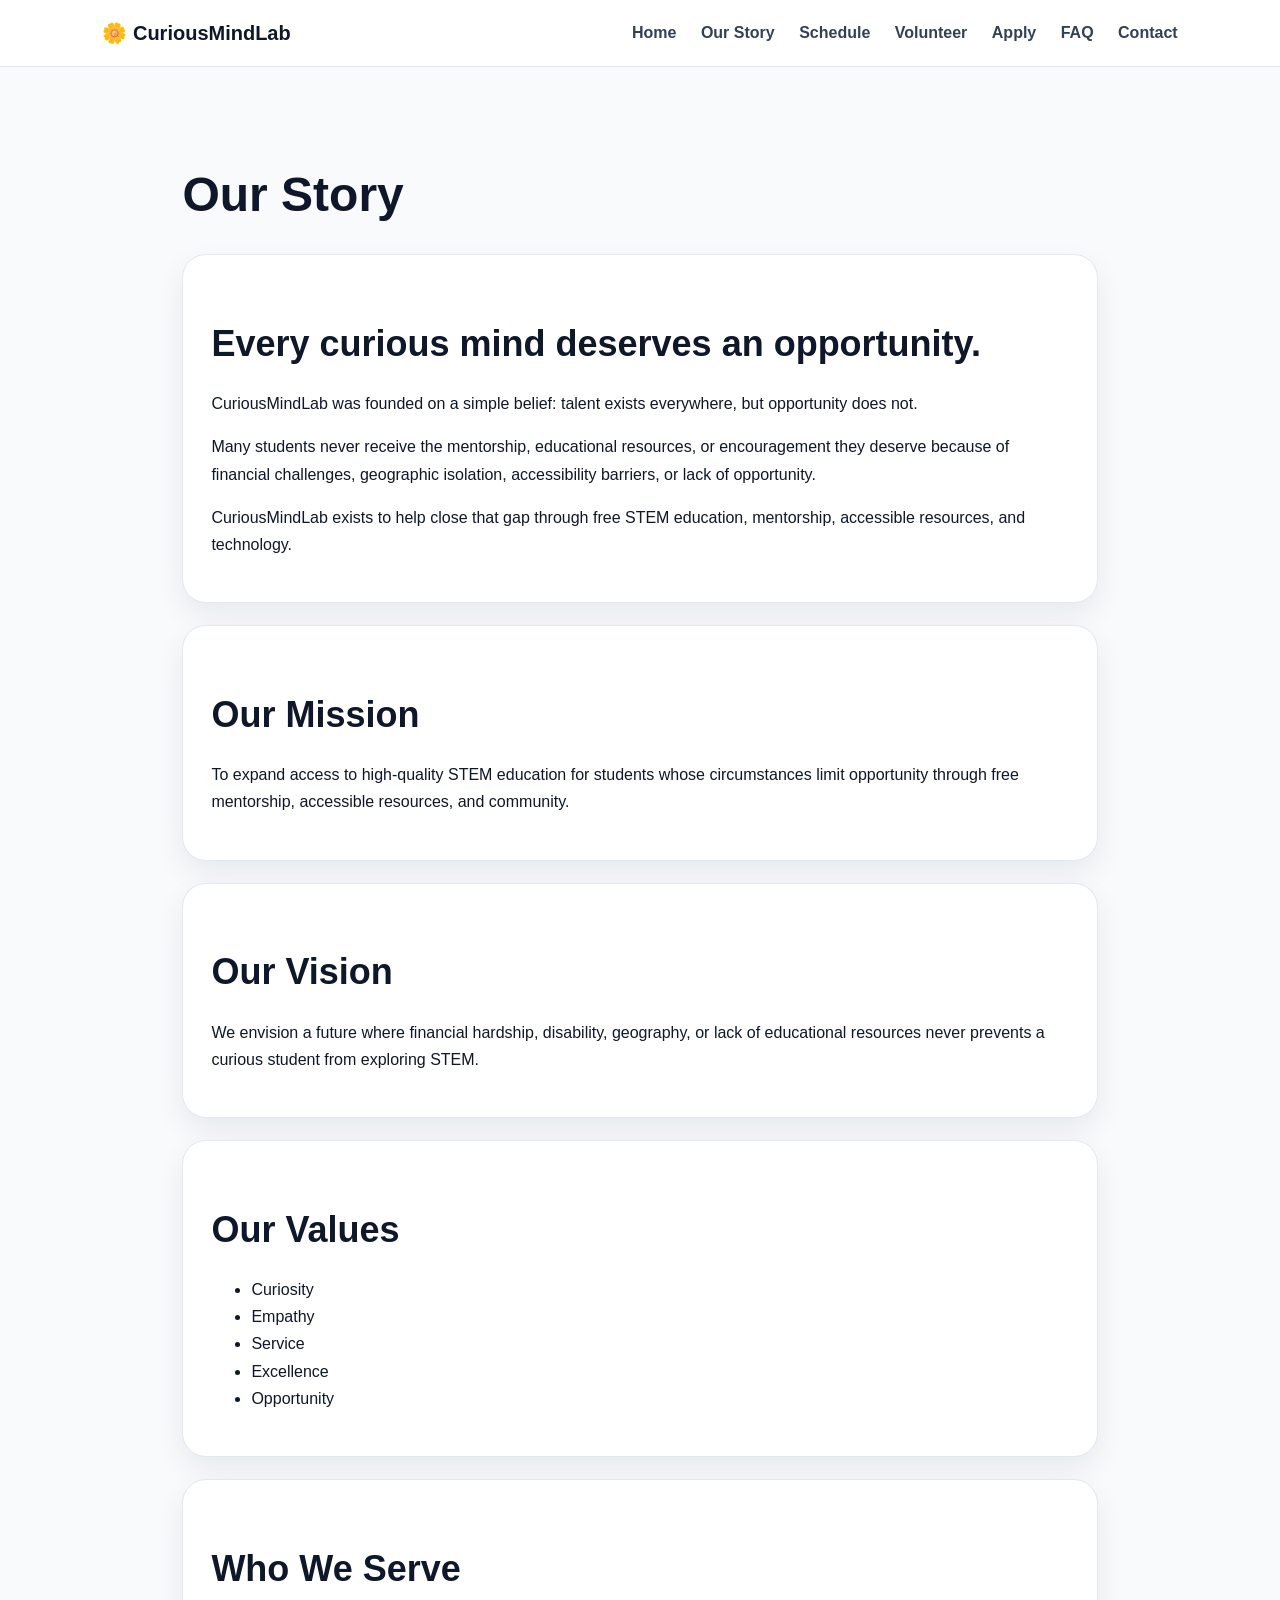
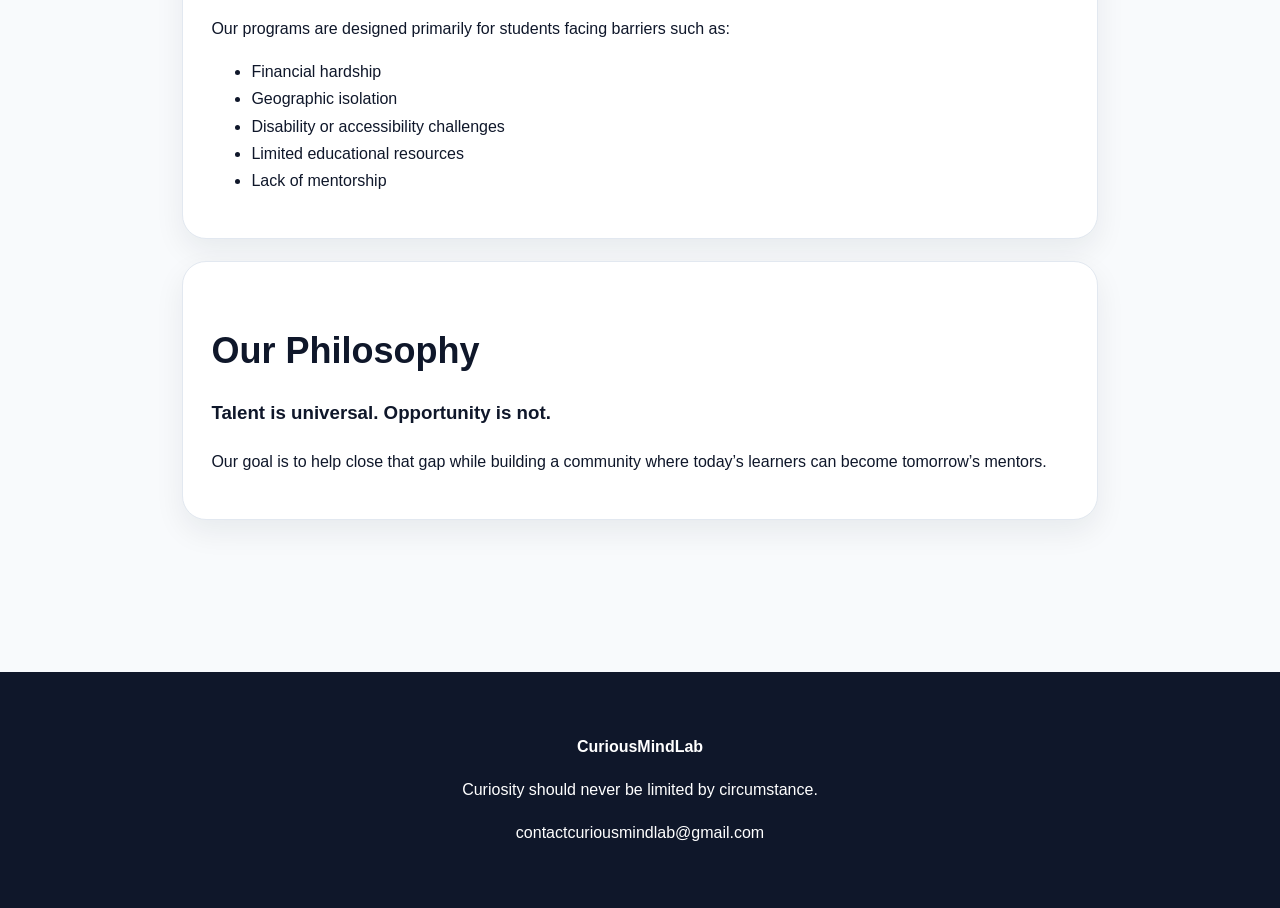
==== about.html @ 84cfac6d "Update about.html" ====
<!DOCTYPE html>
<html lang="en">
<head>
  <meta charset="UTF-8">
  <meta name="viewport" content="width=device-width, initial-scale=1.0">
  <title>Our Story | CuriousMindLab</title>
  <link rel="stylesheet" href="style.css">
</head>
<body>

<nav>
  <a class="logo" href="index.html">🌼 CuriousMindLab</a>
  <button class="menu-btn" onclick="toggleMenu()">☰</button>
  <div class="nav-links" id="navLinks">
    <a href="index.html">Home</a>
    <a href="about.html">Our Story</a>
    <a href="schedule.html">Schedule</a>
    <a href="volunteer.html">Volunteer</a>
    <a href="signup.html">Apply</a>
    <a href="faq.html">FAQ</a>
    <a href="contact.html">Contact</a>
  </div>
</nav>

<div class="container">
  <h1>Our Story</h1>

  <div class="card">
    <h2>Every curious mind deserves an opportunity.</h2>
    <p>
      CuriousMindLab was founded on a simple belief: talent exists everywhere,
      but opportunity does not.
    </p>
    <p>
      Many students never receive the mentorship, educational resources, or
      encouragement they deserve because of financial challenges, geographic
      isolation, accessibility barriers, or lack of opportunity.
    </p>
    <p>
      CuriousMindLab exists to help close that gap through free STEM education,
      mentorship, accessible resources, and technology.
    </p>
  </div>

  <div class="card">
    <h2>Our Mission</h2>
    <p>
      To expand access to high-quality STEM education for students whose
      circumstances limit opportunity through free mentorship, accessible
      resources, and community.
    </p>
  </div>

  <div class="card">
    <h2>Our Vision</h2>
    <p>
      We envision a future where financial hardship, disability, geography, or
      lack of educational resources never prevents a curious student from
      exploring STEM.
    </p>
  </div>

  <div class="card">
    <h2>Our Values</h2>
    <ul>
      <li>Curiosity</li>
      <li>Empathy</li>
      <li>Service</li>
      <li>Excellence</li>
      <li>Opportunity</li>
    </ul>
  </div>

  <div class="card">
    <h2>Who We Serve</h2>
    <p>Our programs are designed primarily for students facing barriers such as:</p>
    <ul>
      <li>Financial hardship</li>
      <li>Geographic isolation</li>
      <li>Disability or accessibility challenges</li>
      <li>Limited educational resources</li>
      <li>Lack of mentorship</li>
    </ul>
  </div>

  <div class="card">
    <h2>Our Philosophy</h2>
    <h3>Talent is universal. Opportunity is not.</h3>
    <p>
      Our goal is to help close that gap while building a community where
      today’s learners can become tomorrow’s mentors.
    </p>
  </div>
</div>

<footer>
  <p><strong>CuriousMindLab</strong></p>
  <p>Curiosity should never be limited by circumstance.</p>
  <p>contactcuriousmindlab@gmail.com</p>
</footer>

<script src="script.js"></script>
</body>
</html>
---- style.css ----
*{box-sizing:border-box}
body{margin:0;font-family:Arial,sans-serif;background:#f8fafc;color:#0f172a;line-height:1.7}
.banner{background:#0f172a;color:white;text-align:center;padding:12px 16px;font-weight:700}
nav{background:white;border-bottom:1px solid #e2e8f0;padding:16px 8%;display:flex;justify-content:space-between;align-items:center;position:sticky;top:0;z-index:100}
.logo{font-weight:900;font-size:1.25rem;color:#0f172a;text-decoration:none}
.nav-links a{margin-left:20px;text-decoration:none;color:#334155;font-weight:700}
.menu-btn{display:none;background:none;border:none;font-size:1.8rem;cursor:pointer}
.hero{padding:95px 8%;text-align:center;background:radial-gradient(circle at top left,#dcfce7,transparent 30%),radial-gradient(circle at bottom right,#dbeafe,transparent 35%),#f8fafc}
.hero h1{font-size:clamp(2.7rem,7vw,5.6rem);line-height:1.04;margin:0 0 24px;letter-spacing:-2px}
.hero p{max-width:820px;margin:0 auto 32px;font-size:1.2rem;color:#475569}
section,.container{max-width:1120px;margin:auto;padding:70px 8%}
h1{font-size:3rem;line-height:1.1}
h2{font-size:2.25rem;margin-bottom:16px}
.btn{display:inline-block;padding:14px 24px;border-radius:999px;background:#0f172a;color:white;text-decoration:none;font-weight:800;margin-top:10px}
.btn.green{background:#2f6f4e}
.grid{display:grid;grid-template-columns:repeat(auto-fit,minmax(230px,1fr));gap:22px;margin-top:28px}
.card{background:white;padding:28px;border-radius:24px;border:1px solid #e2e8f0;box-shadow:0 12px 30px rgba(15,23,42,.07);margin-bottom:22px}
.card h3{margin-top:0}
footer{background:#0f172a;color:white;text-align:center;padding:45px 8%;margin-top:60px}
@media(max-width:768px){
nav{padding:15px 6%}
.menu-btn{display:block}
.nav-links{display:none;position:absolute;top:60px;left:0;width:100%;background:white;border-bottom:1px solid #e2e8f0;padding:18px 0;text-align:center}
.nav-links.active{display:block}
.nav-links a{display:block;margin:14px 0}
.hero{padding:70px 6%}
.hero h1{font-size:2.6rem}
.hero p{font-size:1.05rem}
section,.container{padding:50px 6%}
h1{font-size:2.4rem}
h2{font-size:1.9rem}
.btn{display:block;width:100%;max-width:320px;margin:12px auto;text-align:center}
}
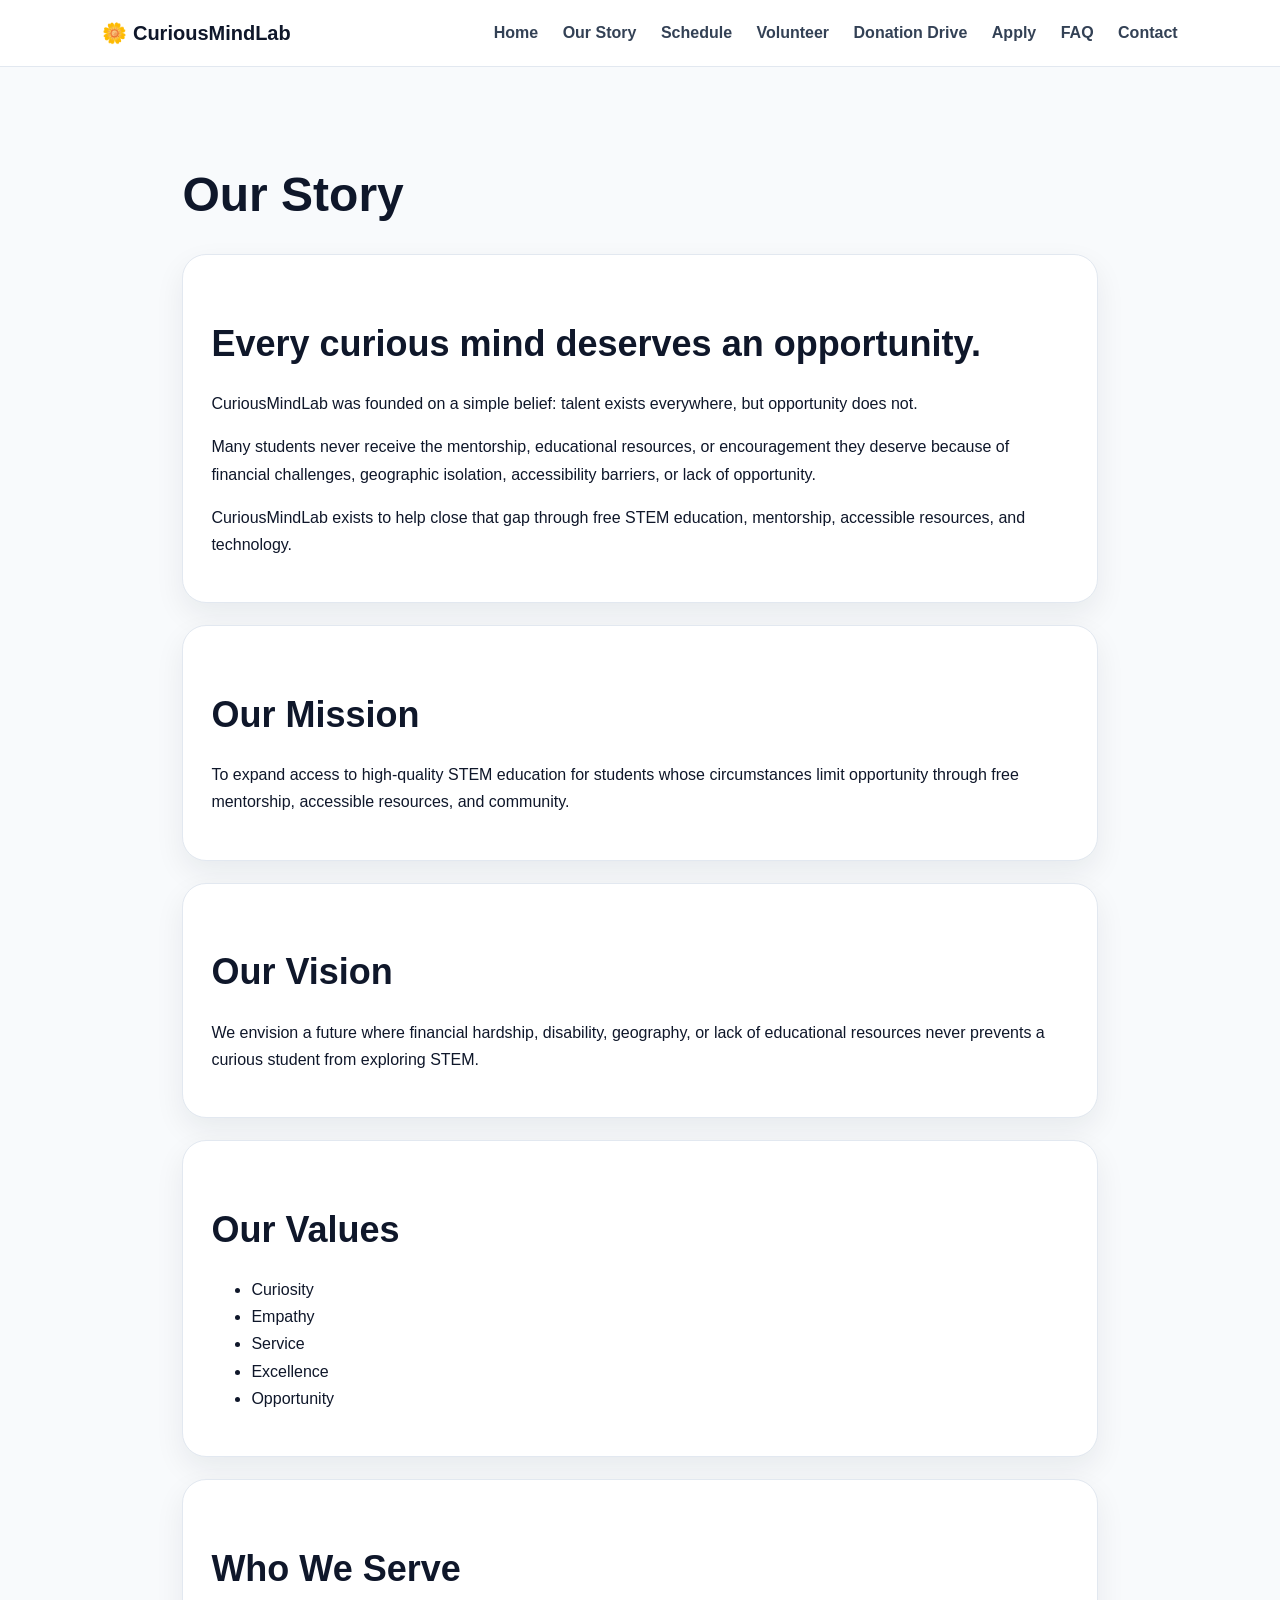
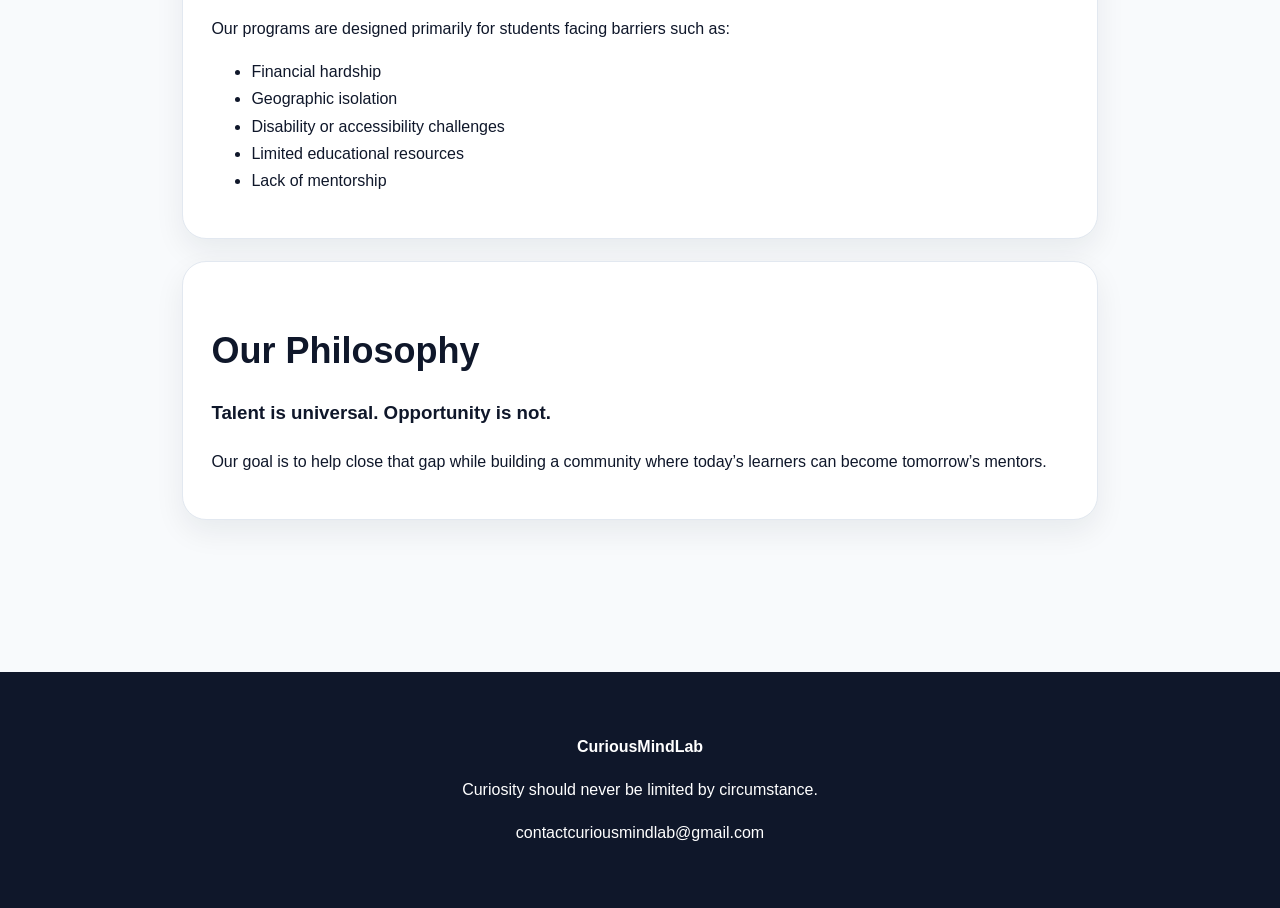
==== commit c0d3894e: "Update about.html" ====
--- a/about.html
+++ b/about.html
@@ -16,6 +16,7 @@
     <a href="about.html">Our Story</a>
     <a href="schedule.html">Schedule</a>
     <a href="volunteer.html">Volunteer</a>
+    <a href="donate.html">Donation Drive</a>
     <a href="signup.html">Apply</a>
     <a href="faq.html">FAQ</a>
     <a href="contact.html">Contact</a>
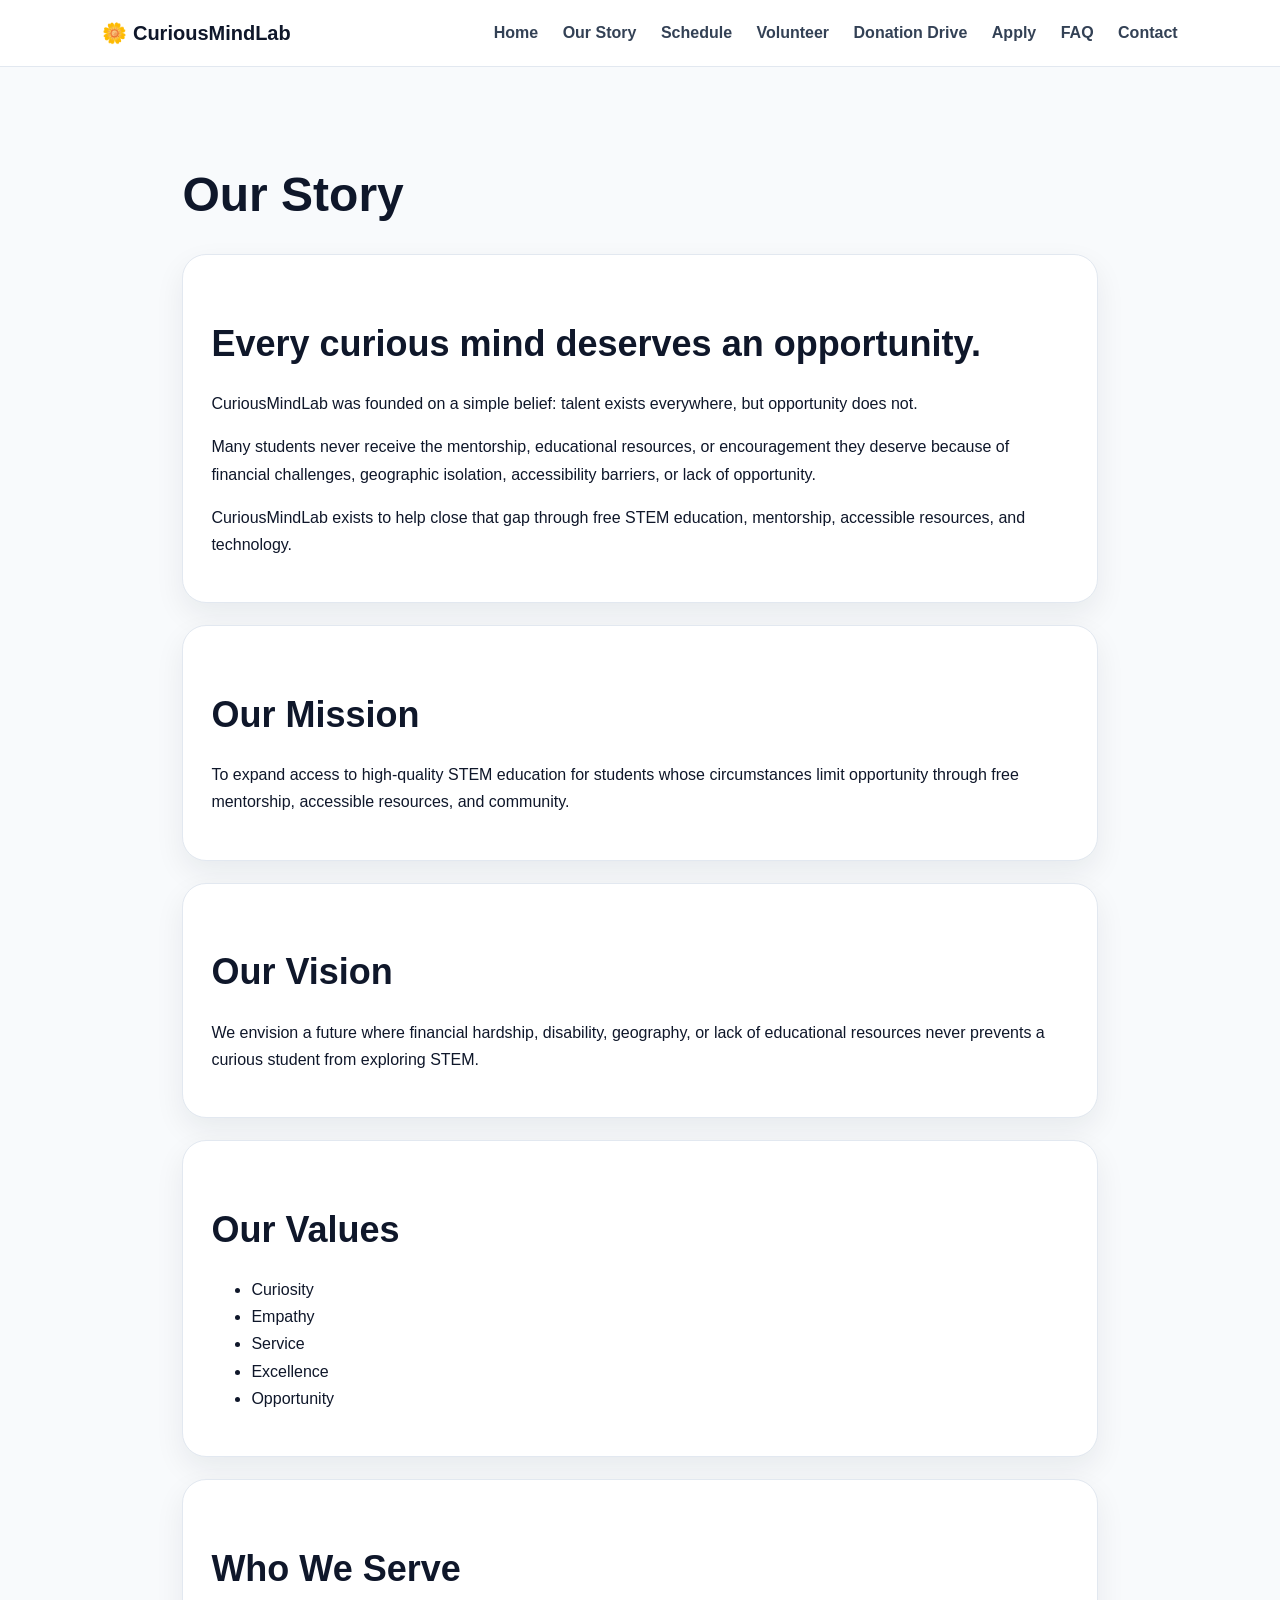
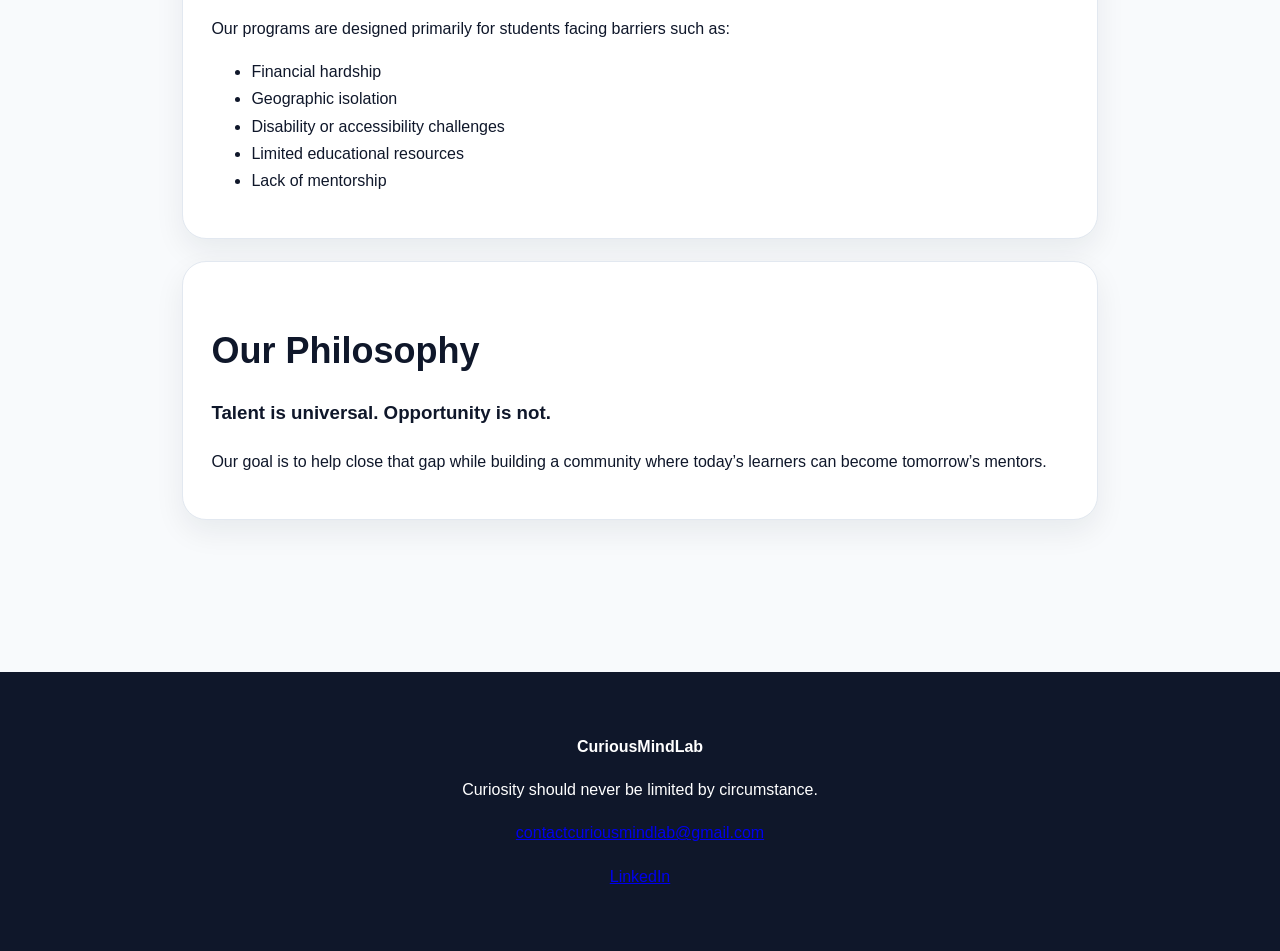
==== commit de610b63: "Update footer with email and LinkedIn links" ====
--- a/about.html
+++ b/about.html
@@ -97,7 +97,20 @@
 <footer>
   <p><strong>CuriousMindLab</strong></p>
   <p>Curiosity should never be limited by circumstance.</p>
-  <p>contactcuriousmindlab@gmail.com</p>
+  <p>
+    <a href="mailto:contactcuriousmindlab@gmail.com">
+      contactcuriousmindlab@gmail.com
+    </a>
+  </p>
+  <p>
+    <a
+      href="https://www.linkedin.com/company/curiousmindlab/"
+      target="_blank"
+      rel="noopener noreferrer"
+    >
+      LinkedIn
+    </a>
+  </p>
 </footer>
 
 <script src="script.js"></script>
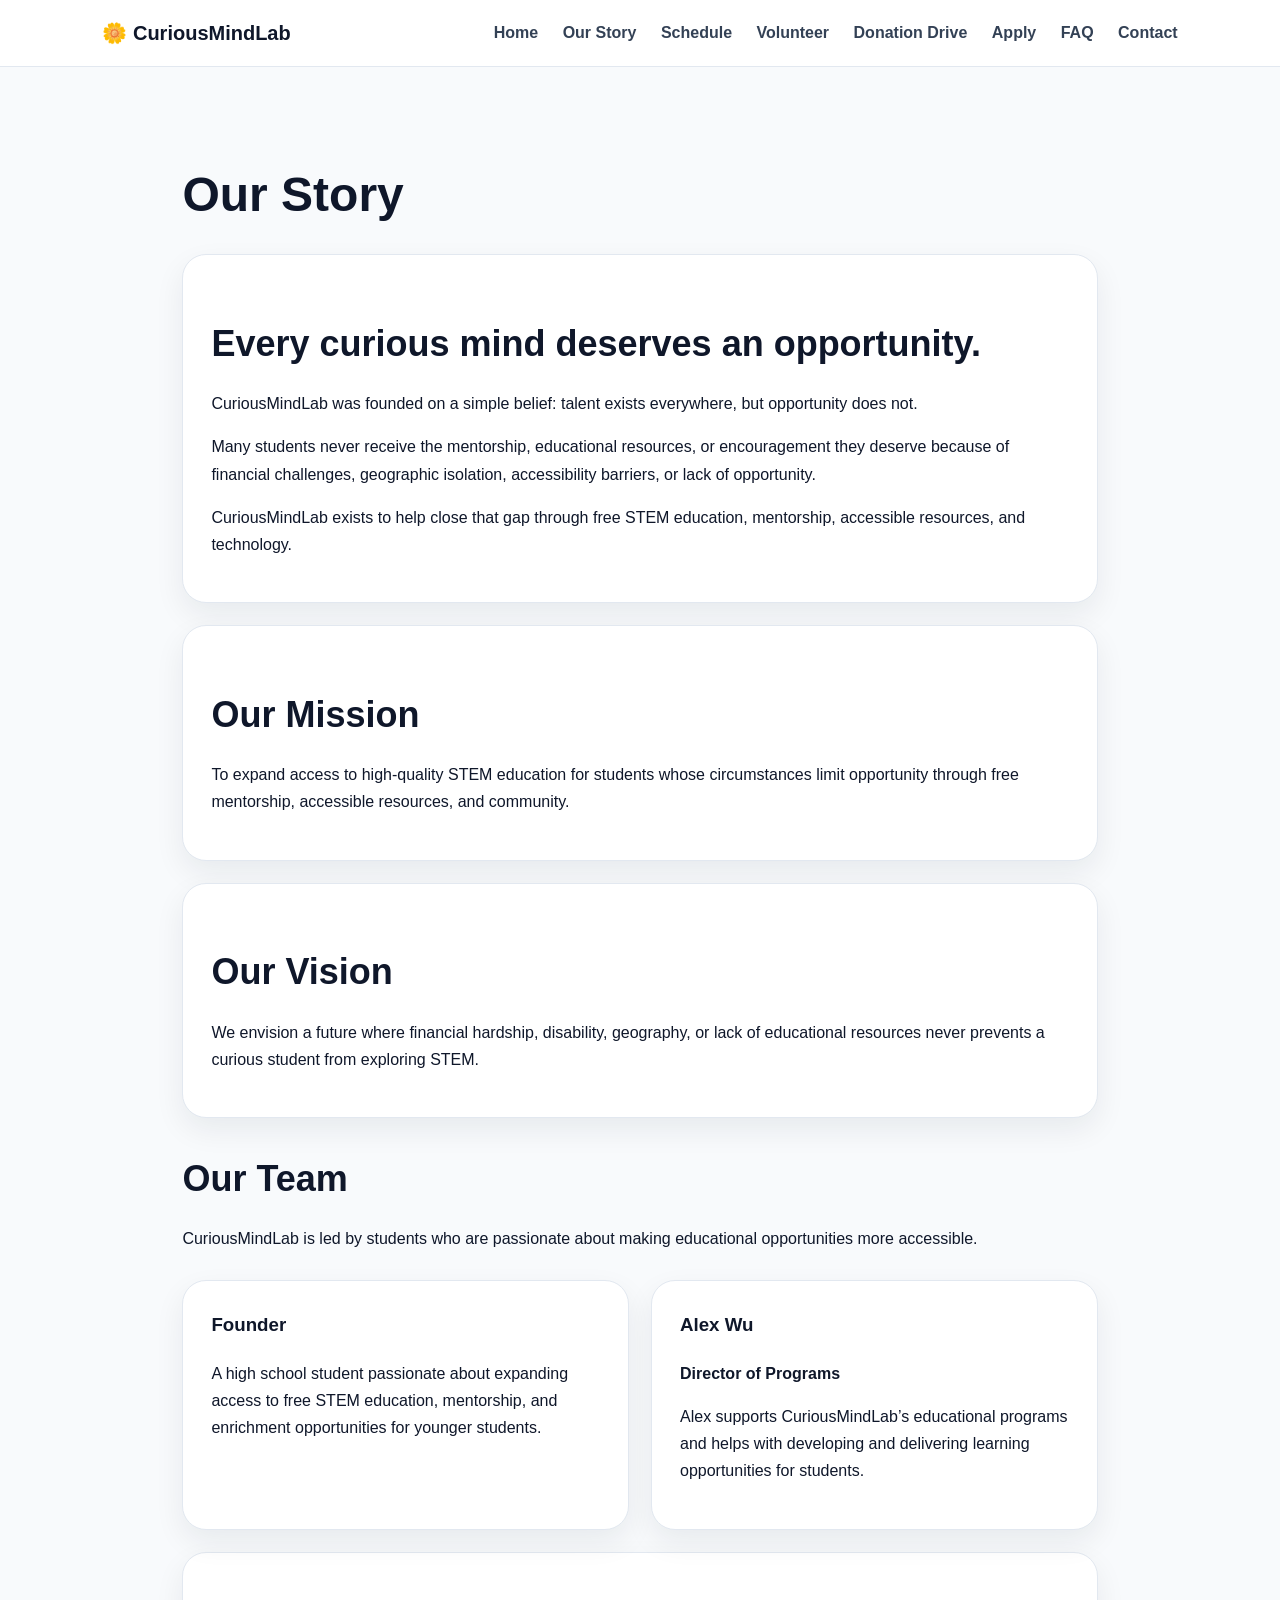
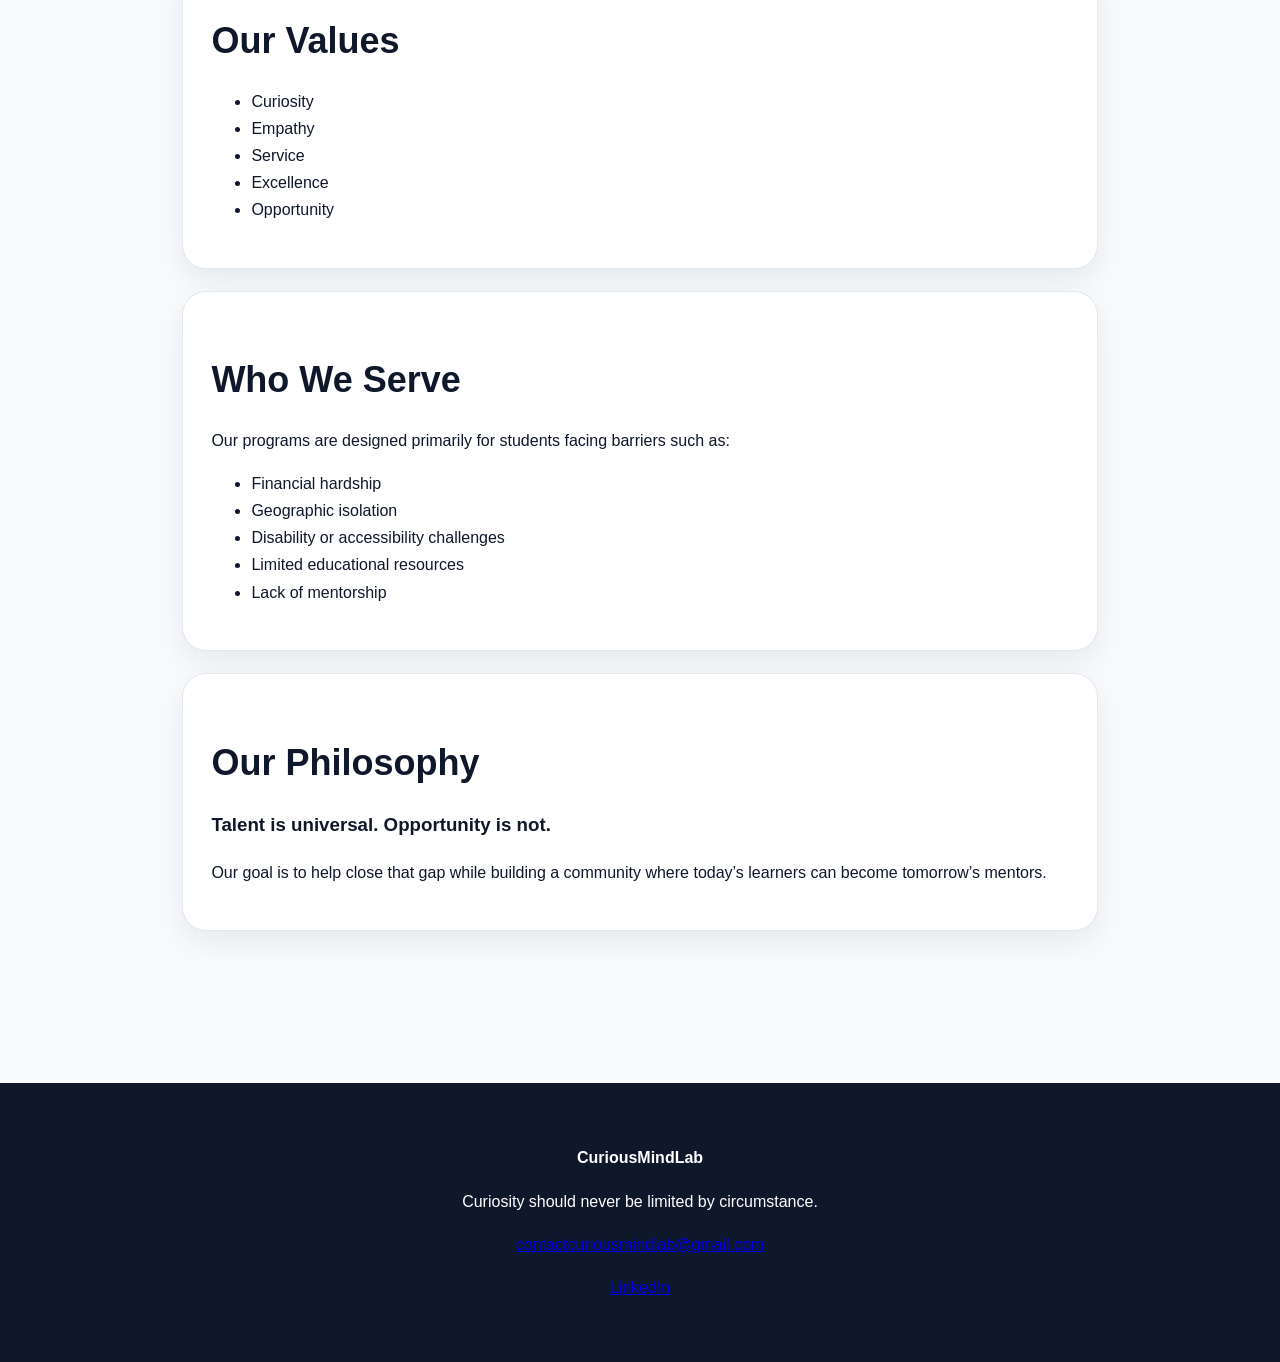
==== commit a5c657b0: "Update about.html" ====
--- a/about.html
+++ b/about.html
@@ -11,6 +11,7 @@
 <nav>
   <a class="logo" href="index.html">🌼 CuriousMindLab</a>
   <button class="menu-btn" onclick="toggleMenu()">☰</button>
+
   <div class="nav-links" id="navLinks">
     <a href="index.html">Home</a>
     <a href="about.html">Our Story</a>
@@ -23,28 +24,35 @@
   </div>
 </nav>
 
+
 <div class="container">
+
   <h1>Our Story</h1>
 
   <div class="card">
     <h2>Every curious mind deserves an opportunity.</h2>
+
     <p>
       CuriousMindLab was founded on a simple belief: talent exists everywhere,
       but opportunity does not.
     </p>
+
     <p>
       Many students never receive the mentorship, educational resources, or
       encouragement they deserve because of financial challenges, geographic
       isolation, accessibility barriers, or lack of opportunity.
     </p>
+
     <p>
       CuriousMindLab exists to help close that gap through free STEM education,
       mentorship, accessible resources, and technology.
     </p>
   </div>
 
+
   <div class="card">
     <h2>Our Mission</h2>
+
     <p>
       To expand access to high-quality STEM education for students whose
       circumstances limit opportunity through free mentorship, accessible
@@ -52,8 +60,10 @@
     </p>
   </div>
 
+
   <div class="card">
     <h2>Our Vision</h2>
+
     <p>
       We envision a future where financial hardship, disability, geography, or
       lack of educational resources never prevents a curious student from
@@ -61,8 +71,45 @@
     </p>
   </div>
 
+
+  <!-- TEAM -->
+
+  <h2>Our Team</h2>
+
+  <p>
+    CuriousMindLab is led by students who are passionate about making
+    educational opportunities more accessible.
+  </p>
+
+  <div class="grid">
+
+    <div class="card">
+      <h3>Founder</h3>
+
+      <p>
+        A high school student passionate about expanding access to free STEM
+        education, mentorship, and enrichment opportunities for younger students.
+      </p>
+    </div>
+
+
+    <div class="card">
+      <h3>Alex Wu</h3>
+
+      <p><strong>Director of Programs</strong></p>
+
+      <p>
+        Alex supports CuriousMindLab’s educational programs and helps with
+    developing and delivering learning opportunities for students.
+      </p>
+    </div>
+
+  </div>
+
+
   <div class="card">
     <h2>Our Values</h2>
+
     <ul>
       <li>Curiosity</li>
       <li>Empathy</li>
@@ -72,9 +119,14 @@
     </ul>
   </div>
 
+
   <div class="card">
     <h2>Who We Serve</h2>
-    <p>Our programs are designed primarily for students facing barriers such as:</p>
+
+    <p>
+      Our programs are designed primarily for students facing barriers such as:
+    </p>
+
     <ul>
       <li>Financial hardship</li>
       <li>Geographic isolation</li>
@@ -84,24 +136,33 @@
     </ul>
   </div>
 
+
   <div class="card">
     <h2>Our Philosophy</h2>
+
     <h3>Talent is universal. Opportunity is not.</h3>
+
     <p>
       Our goal is to help close that gap while building a community where
       today’s learners can become tomorrow’s mentors.
     </p>
   </div>
+
 </div>
 
+
 <footer>
+
   <p><strong>CuriousMindLab</strong></p>
+
   <p>Curiosity should never be limited by circumstance.</p>
+
   <p>
     <a href="mailto:contactcuriousmindlab@gmail.com">
       contactcuriousmindlab@gmail.com
     </a>
   </p>
+
   <p>
     <a
       href="https://www.linkedin.com/company/curiousmindlab/"
@@ -111,8 +172,11 @@
       LinkedIn
     </a>
   </p>
+
 </footer>
 
+
 <script src="script.js"></script>
+
 </body>
 </html>
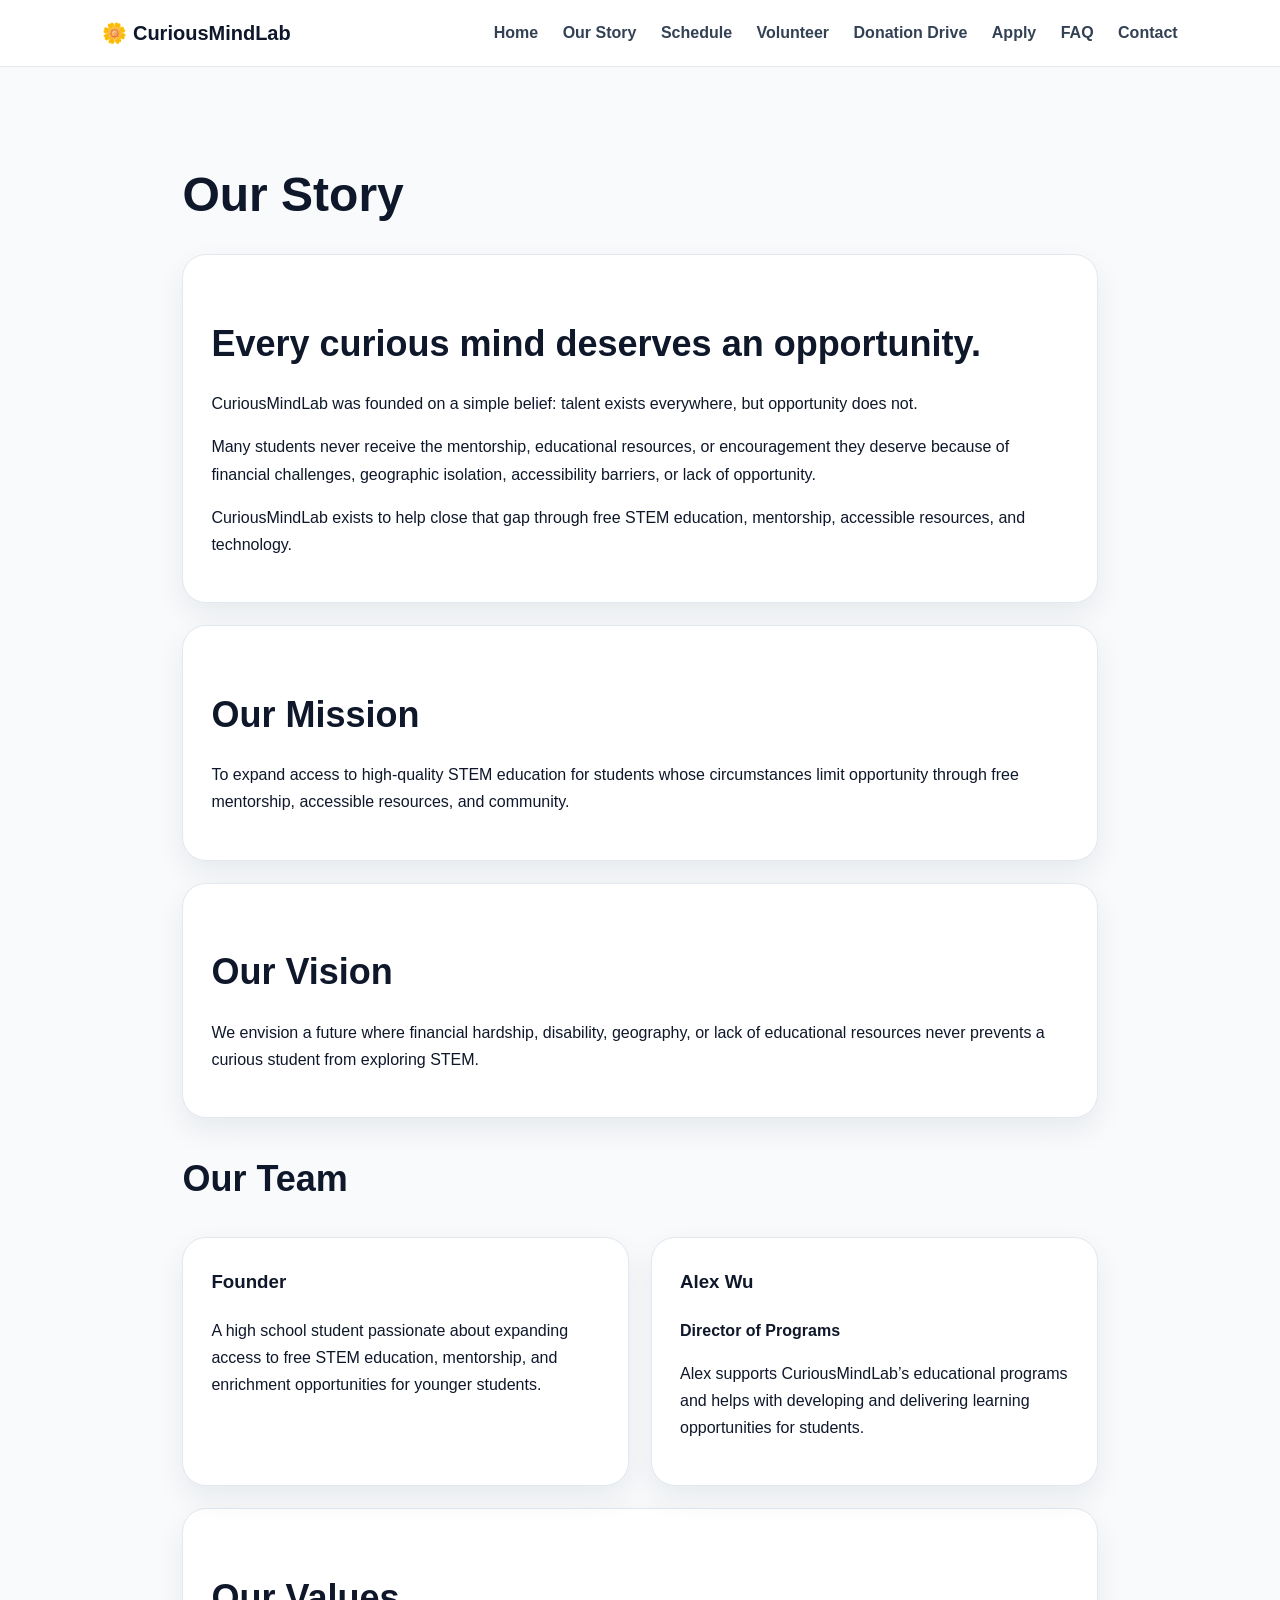
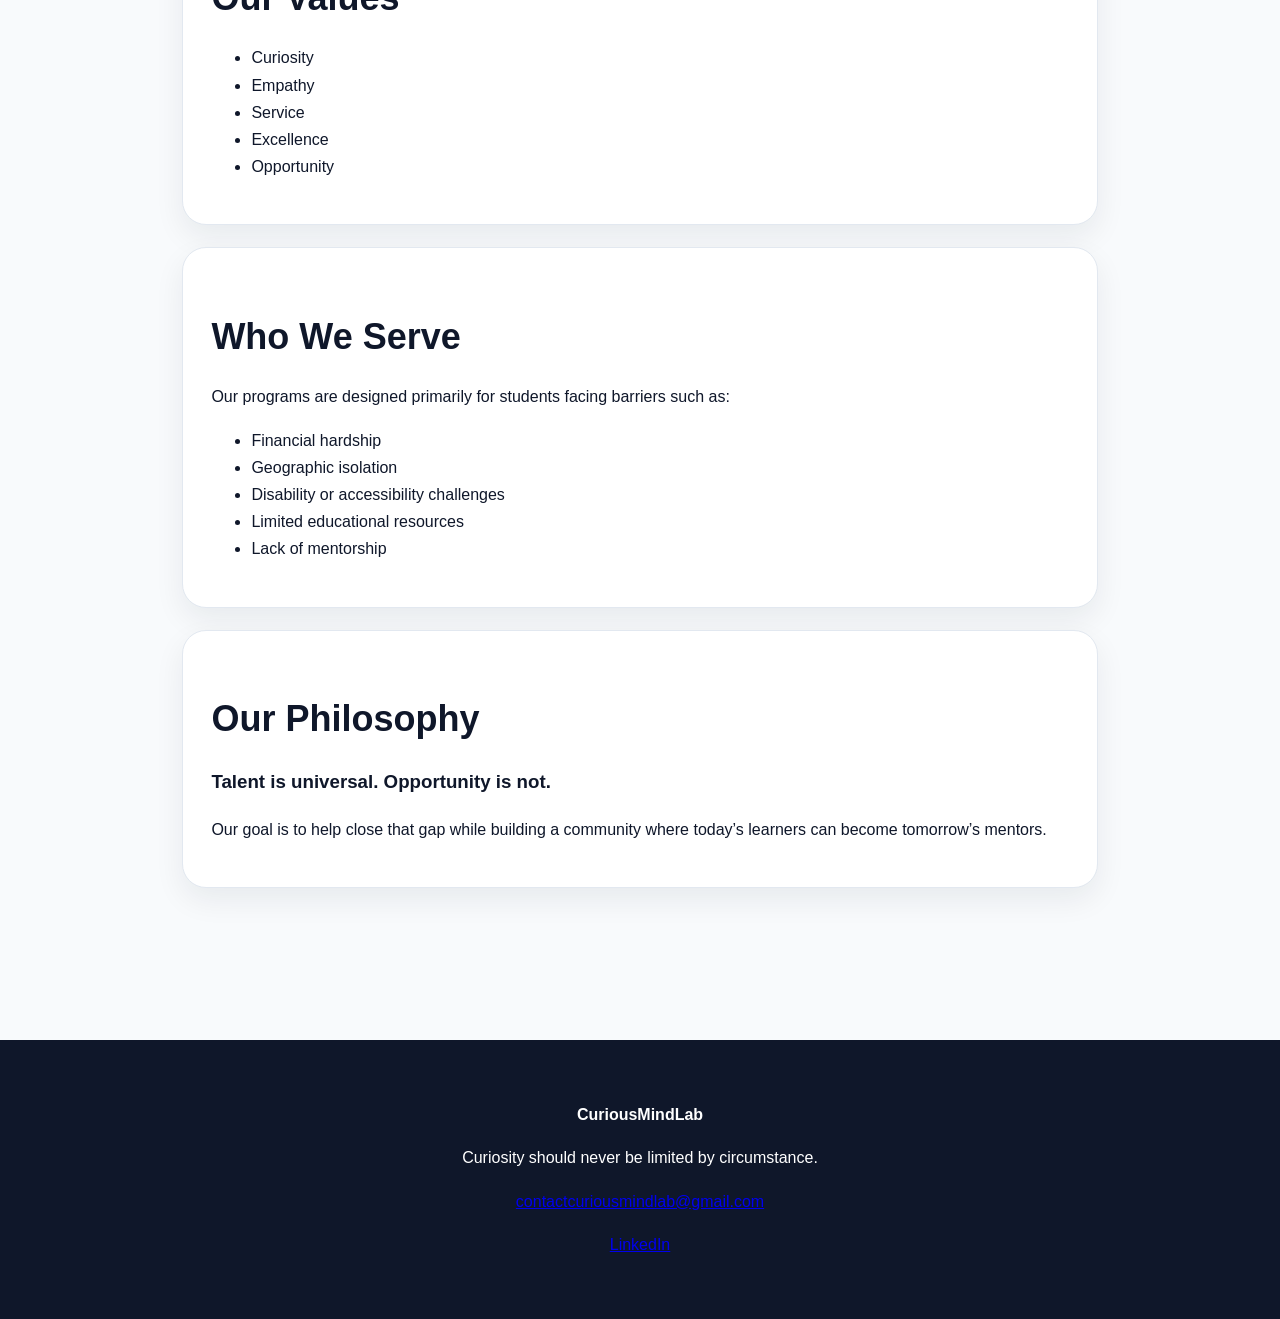
==== commit e6ccf821: "Update about.html" ====
--- a/about.html
+++ b/about.html
@@ -76,10 +76,6 @@
 
   <h2>Our Team</h2>
 
-  <p>
-    CuriousMindLab is led by students who are passionate about making
-    educational opportunities more accessible.
-  </p>
 
   <div class="grid">
 
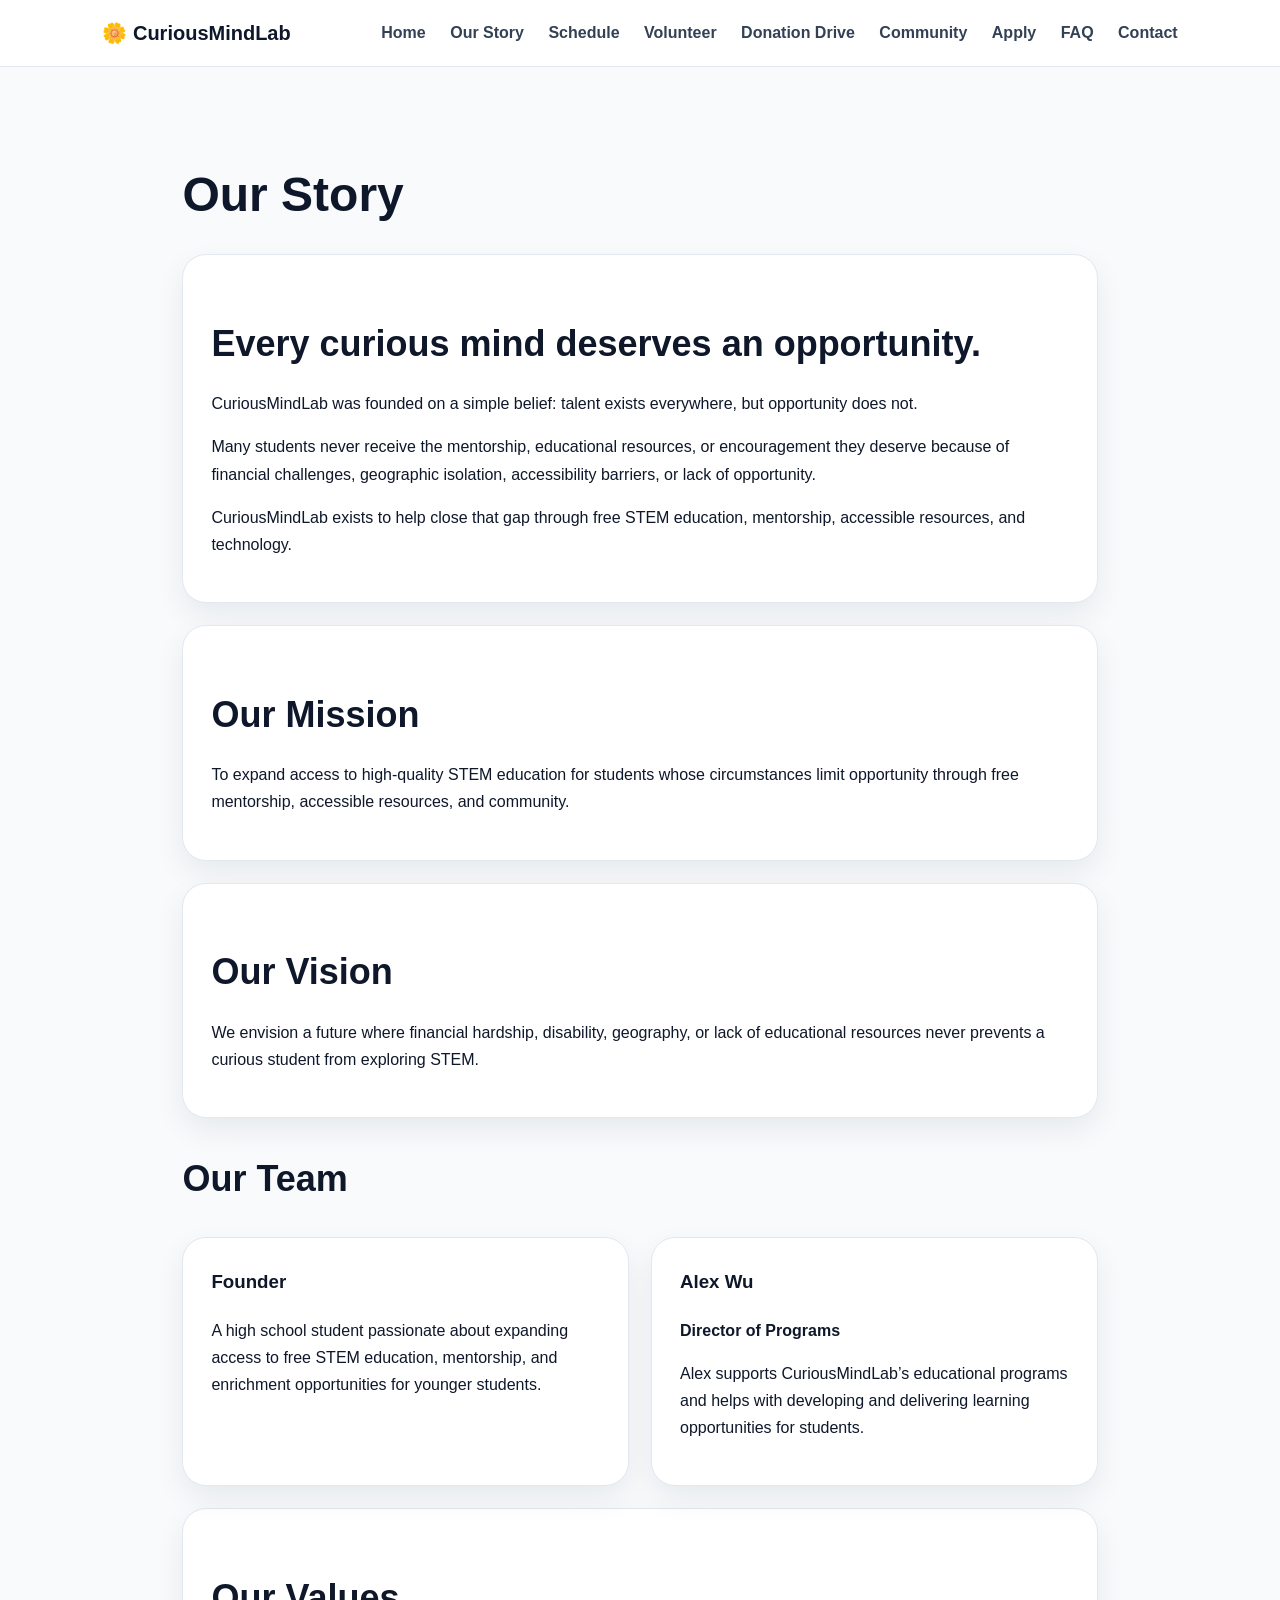
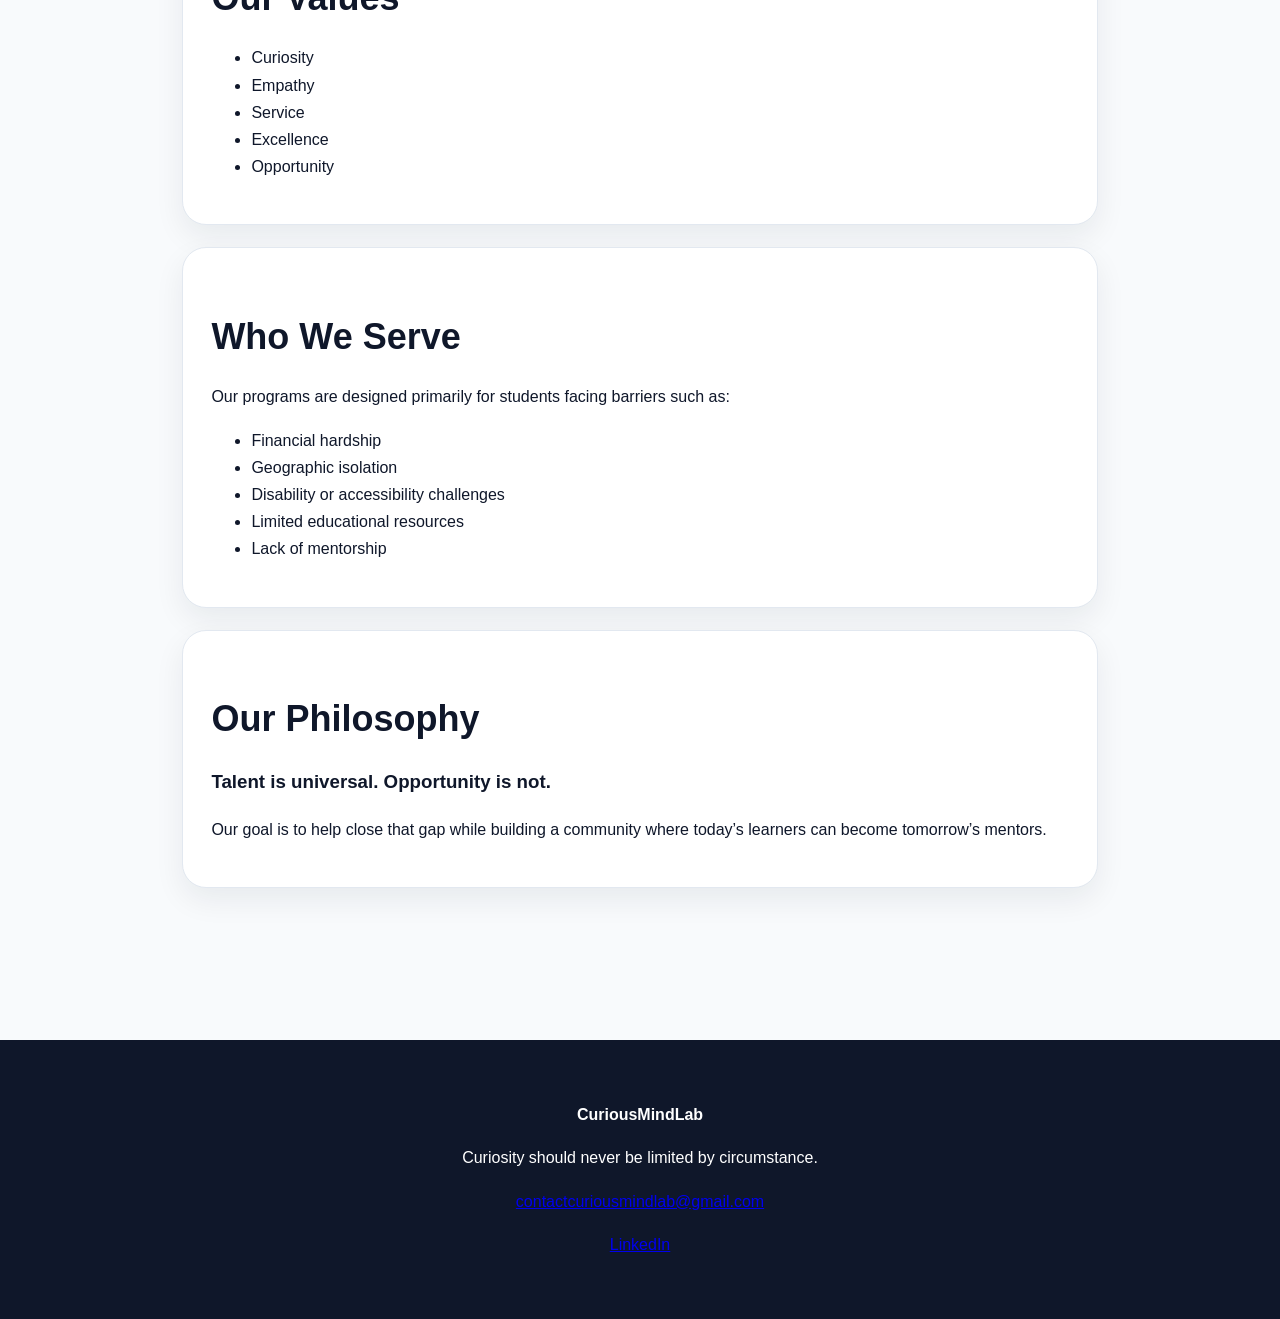
==== commit c3dc21ae: "Add link to Community page in about.html" ====
--- a/about.html
+++ b/about.html
@@ -18,6 +18,7 @@
     <a href="schedule.html">Schedule</a>
     <a href="volunteer.html">Volunteer</a>
     <a href="donate.html">Donation Drive</a>
+    <a href="community.html">Community</a>
     <a href="signup.html">Apply</a>
     <a href="faq.html">FAQ</a>
     <a href="contact.html">Contact</a>
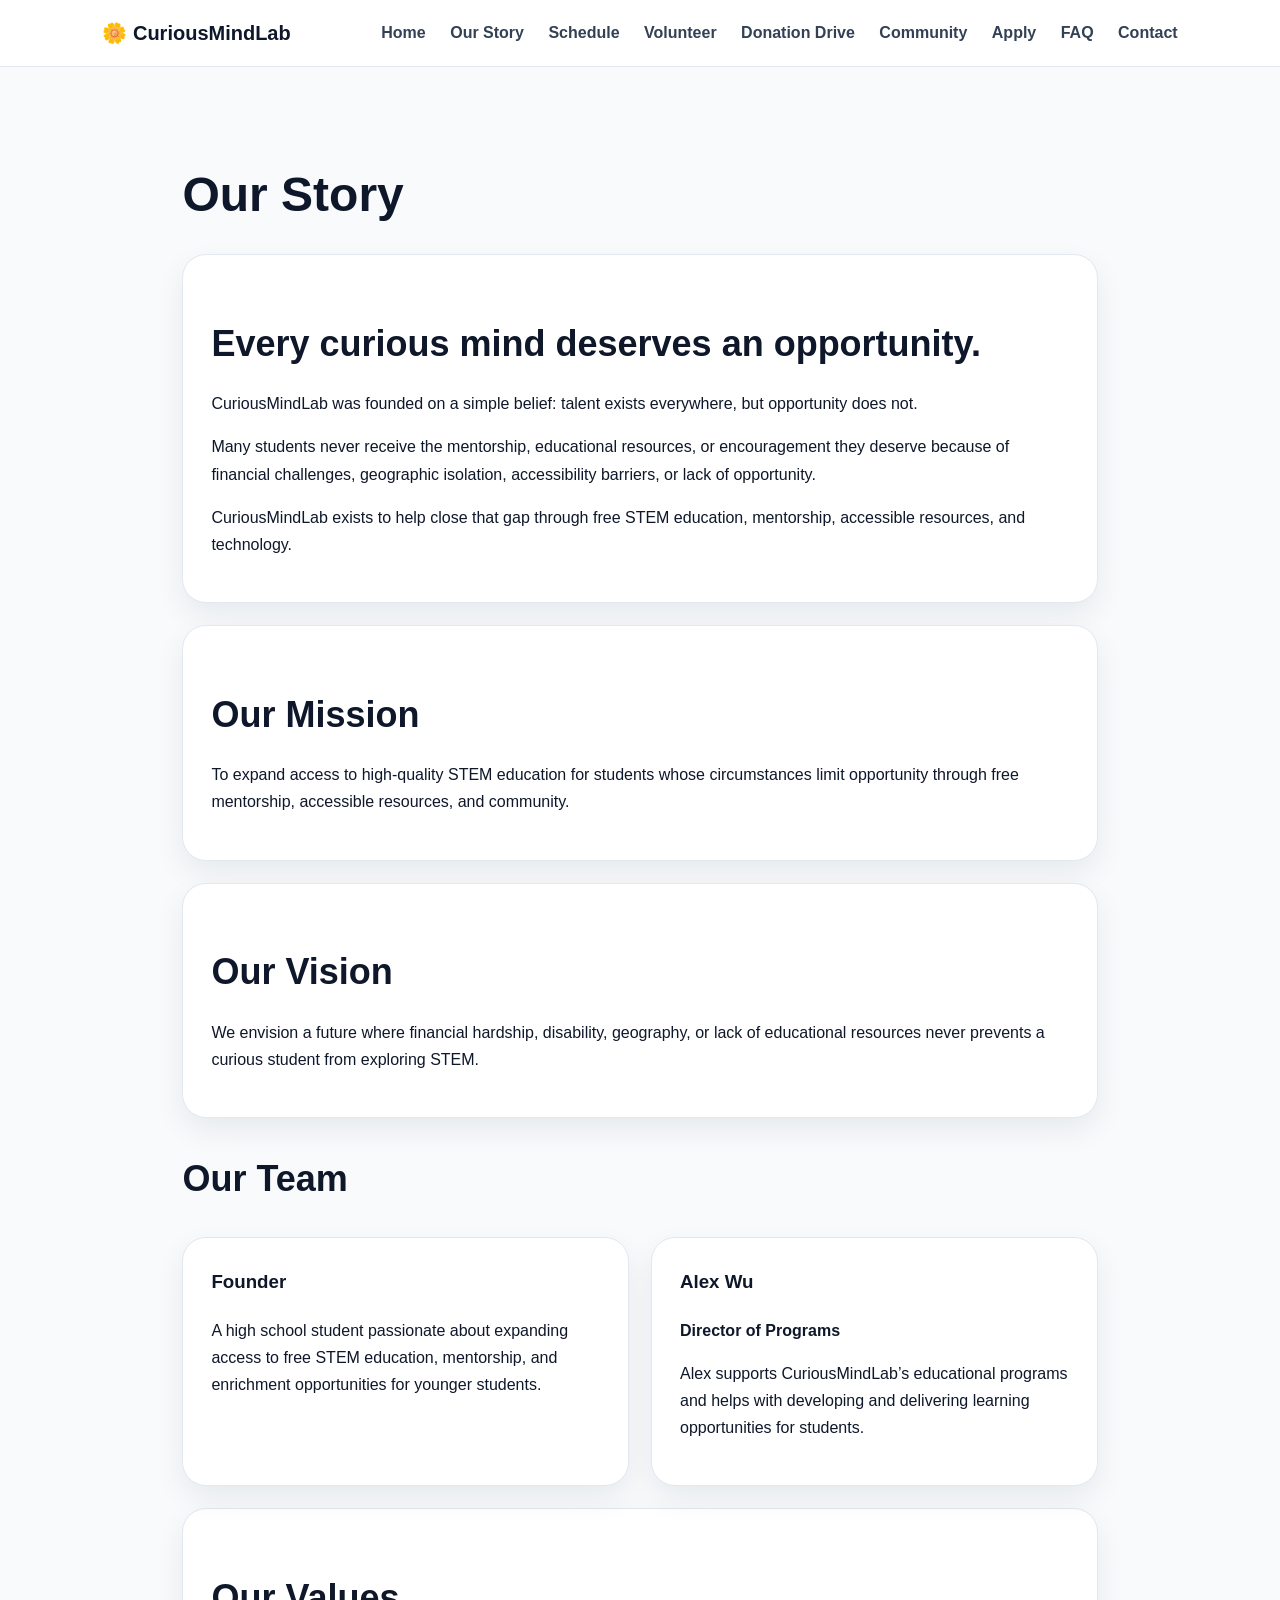
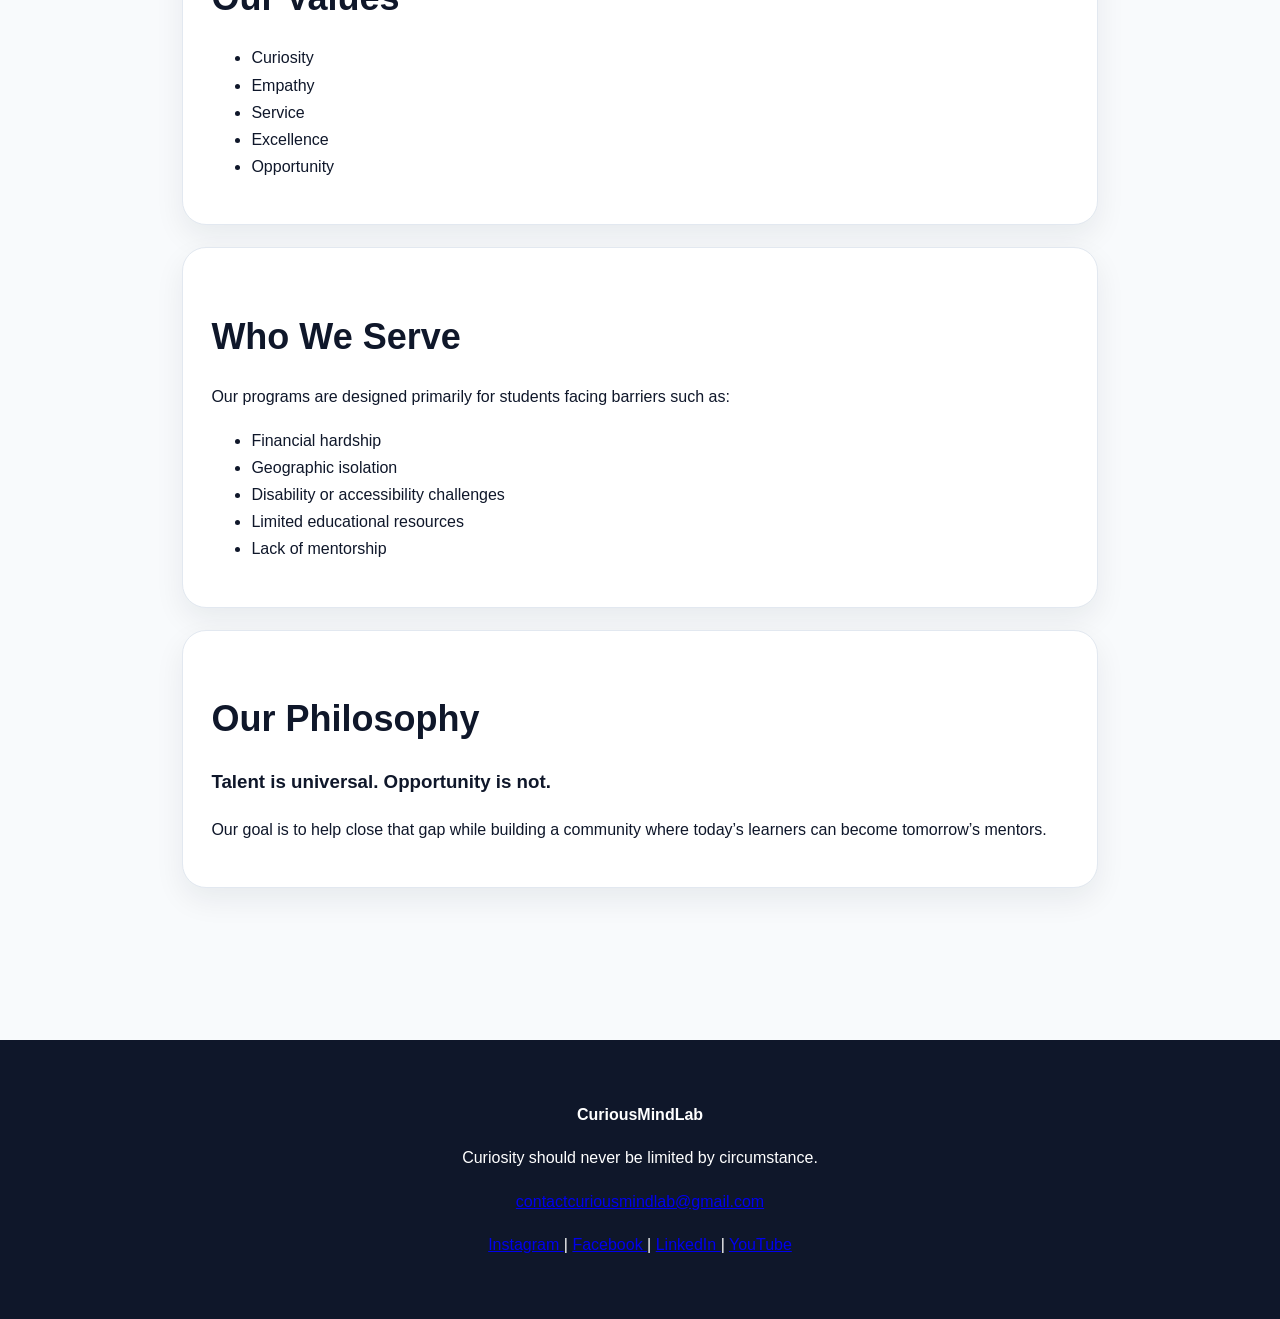
==== commit 25763895: "Update footer with social media links Added social media links for Instagram, Facebook, and YouTube " ====
--- a/about.html
+++ b/about.html
@@ -149,7 +149,6 @@
 
 
 <footer>
-
   <p><strong>CuriousMindLab</strong></p>
 
   <p>Curiosity should never be limited by circumstance.</p>
@@ -162,14 +161,37 @@
 
   <p>
     <a
+      href="https://www.instagram.com/contactcuriousmindlab/"
+      target="_blank"
+      rel="noopener noreferrer"
+    >
+      Instagram
+    </a>
+    |
+    <a
+      href="https://www.facebook.com/CuriousMindLab.org/"
+      target="_blank"
+      rel="noopener noreferrer"
+    >
+      Facebook
+    </a>
+    |
+    <a
       href="https://www.linkedin.com/company/curiousmindlab/"
       target="_blank"
       rel="noopener noreferrer"
     >
       LinkedIn
     </a>
+    |
+    <a
+      href="https://www.youtube.com/@CuriousMindLabOrg"
+      target="_blank"
+      rel="noopener noreferrer"
+    >
+      YouTube
+    </a>
   </p>
-
 </footer>
 
 
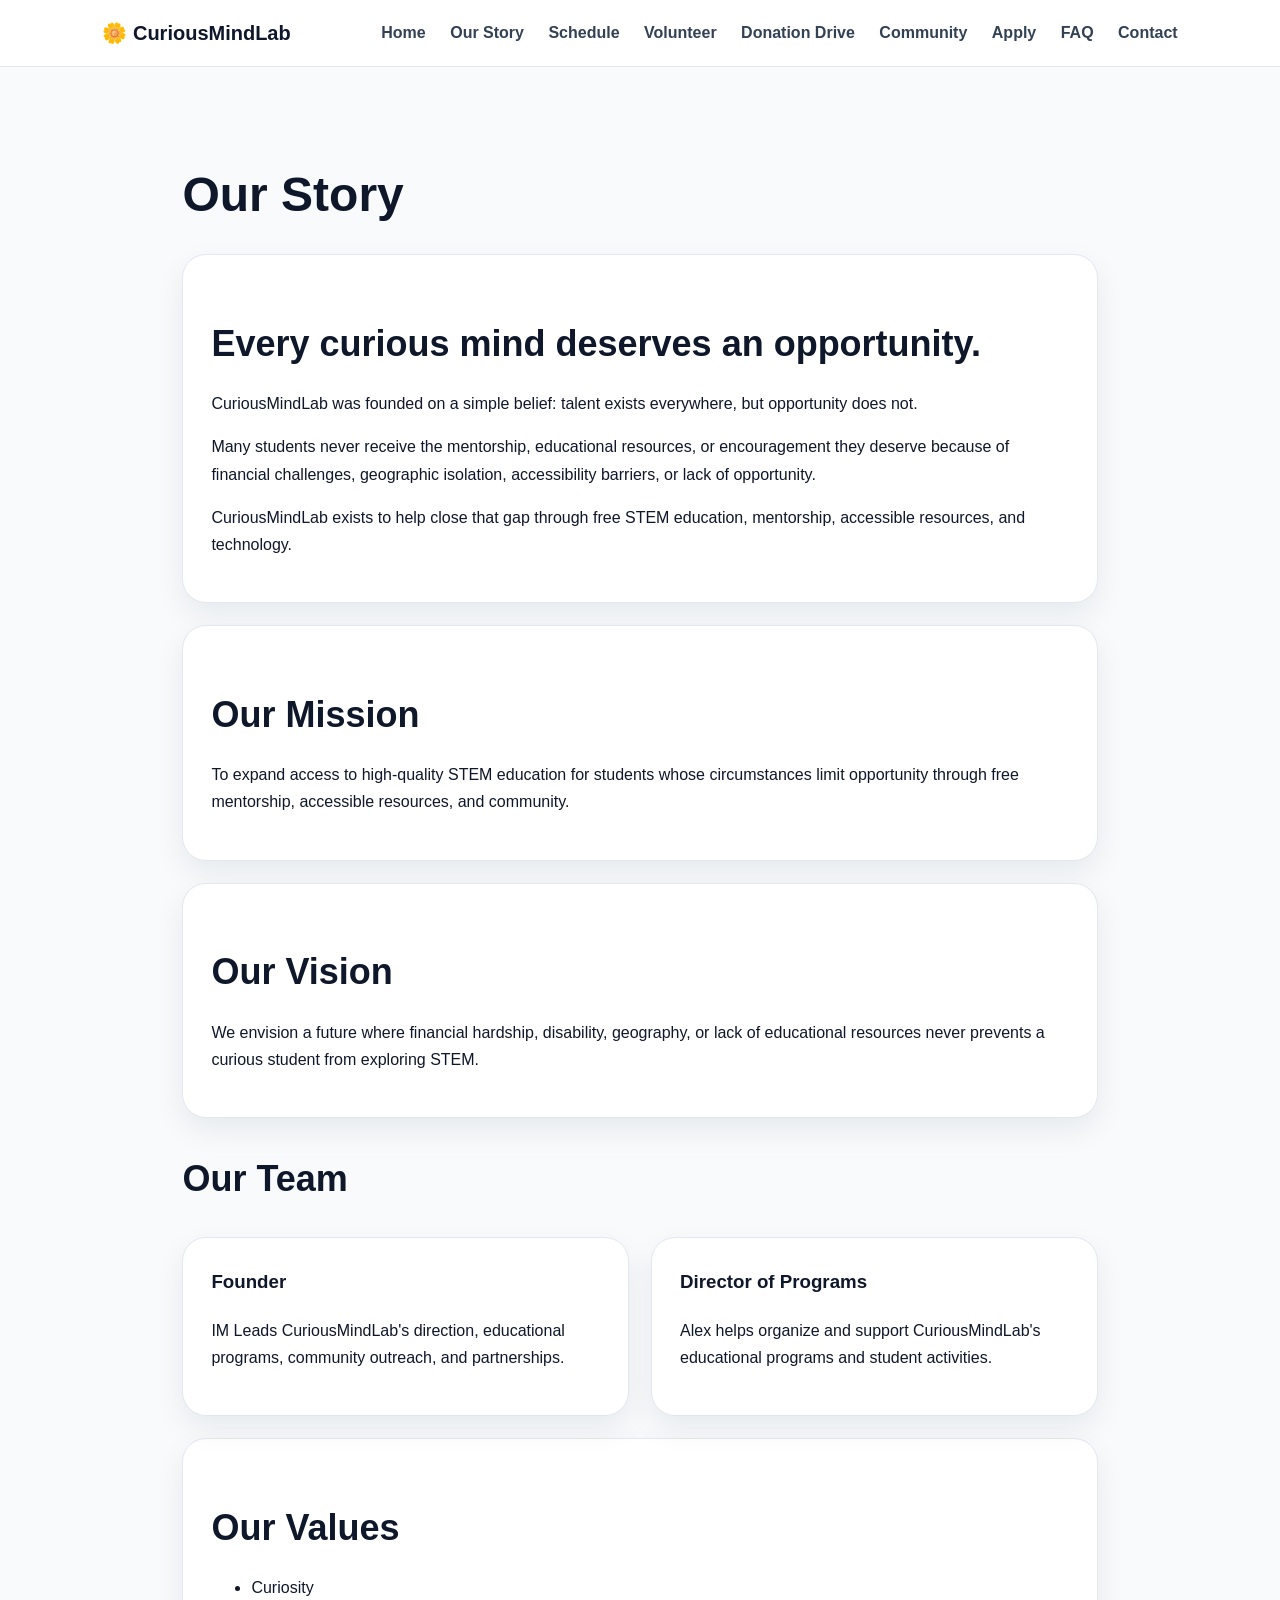
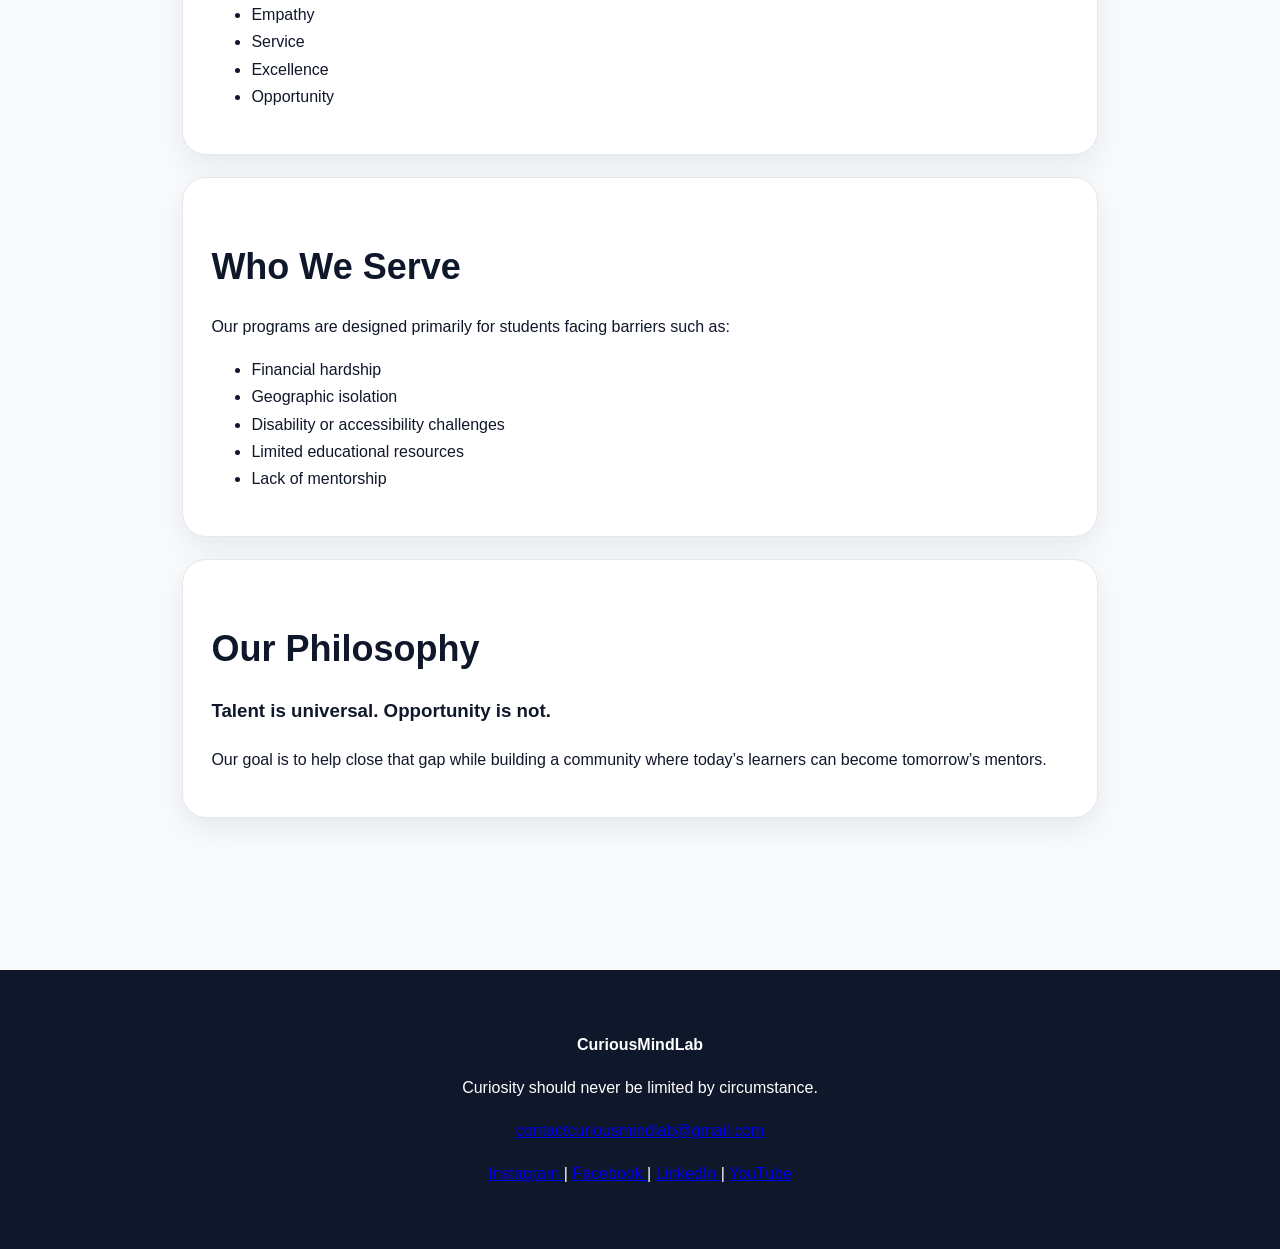
==== commit 158e7bf9: "Revise team member details in about.html Updated team member descriptions for clarity and consistenc" ====
--- a/about.html
+++ b/about.html
@@ -78,30 +78,24 @@
   <h2>Our Team</h2>
 
 
-  <div class="grid">
 
-    <div class="card">
-      <h3>Founder</h3>
+<div class="grid">
+  <div class="card">
+    <h3>Founder</h3>
+    <p>
+      IM Leads CuriousMindLab's direction, educational programs,
+      community outreach, and partnerships.
+    </p>
+  </div>
 
-      <p>
-        A high school student passionate about expanding access to free STEM
-        education, mentorship, and enrichment opportunities for younger students.
-      </p>
-    </div>
-
-
-    <div class="card">
-      <h3>Alex Wu</h3>
-
-      <p><strong>Director of Programs</strong></p>
-
-      <p>
-        Alex supports CuriousMindLab’s educational programs and helps with
-    developing and delivering learning opportunities for students.
-      </p>
-    </div>
-
+  <div class="card">
+    <h3>Director of Programs</h3>
+    <p>
+      Alex helps organize and support CuriousMindLab's educational
+      programs and student activities.
+    </p>
   </div>
+</div>
 
 
   <div class="card">
